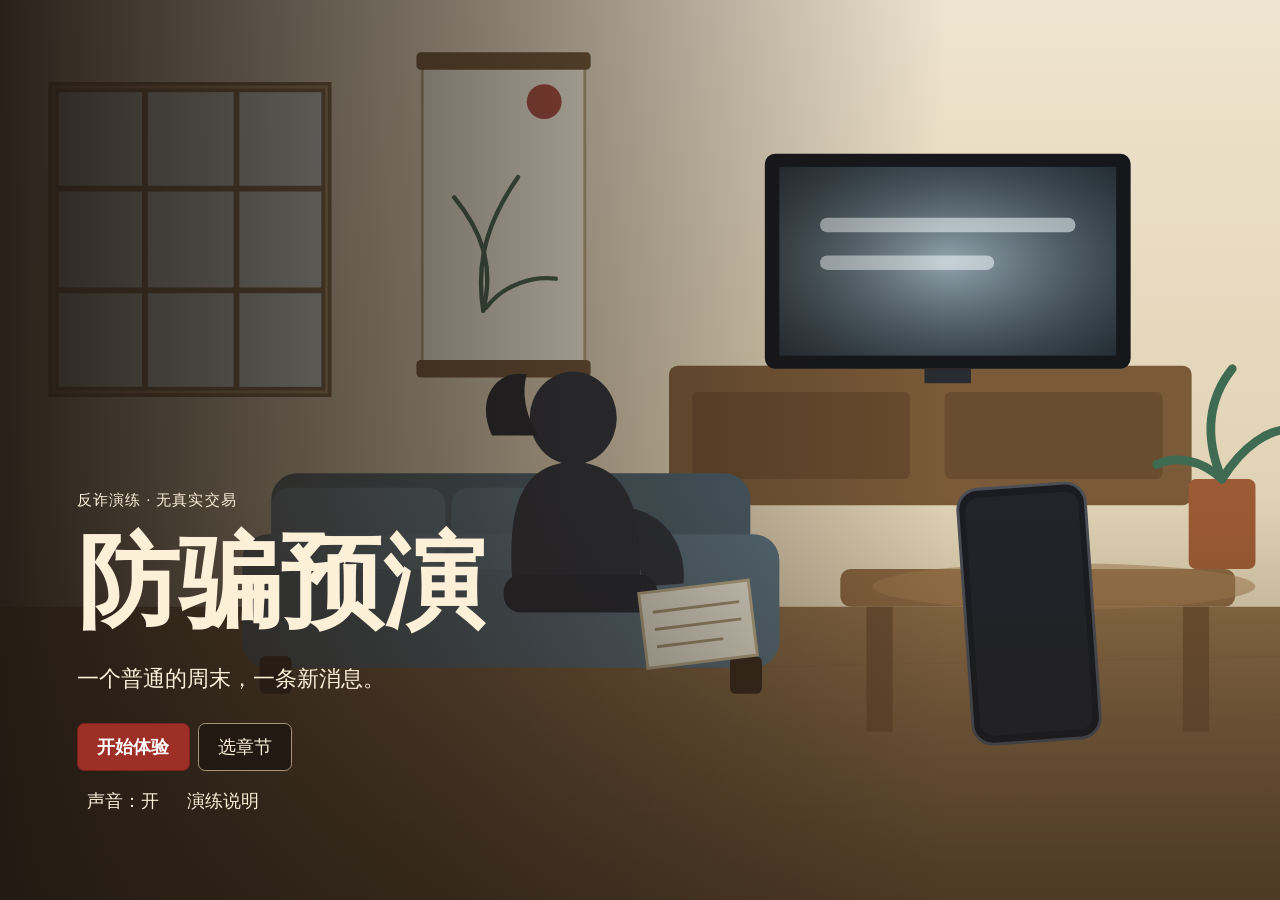
==== demo-chapter-1.html @ 935a277e "第一章样片：客厅引导、连续开场与可离线试玩原型 让首章 A01–A10 双击即可离线试玩：入口改为暖色客厅引导，点击后复用同一舞台 连续推进约 12 秒再交给玩家，暂停停在原处继续、跳过与播完落到同一" ====
<!doctype html>
<html lang="zh-CN" class="mode-comfort">
<head>
<meta charset="utf-8">
<meta name="viewport" content="width=device-width, initial-scale=1, viewport-fit=cover">
<meta name="theme-color" content="#efe6d5">
<meta name="description" content="防骗预演 第一章《一份周末兼职》可试玩样片。反诈演练，无真实交易，单文件离线可用。">
<title>防骗预演 · 第一章《一份周末兼职》</title>
<link rel="icon" href="data:,">
<link rel="stylesheet" href="assets/css/chapter-1.css">
</head>
<body>
<a class="skip-link" href="#view">跳到当前演练</a>

<header class="bar">
  <span class="brand"><b>防骗预演</b><span class="drill">反诈演练 · 无真实交易</span></span>
  <span class="tools">
    <span class="seg" role="group" aria-label="阅读方式">
      <button type="button" data-mode="comfort" aria-pressed="true">舒适</button>
      <button type="button" data-mode="large" aria-pressed="false">大字</button>
      <button type="button" data-mode="cast" aria-pressed="false">投屏</button>
    </span>
    <button type="button" class="tool" id="btn-sound" data-on="true">声音：开</button>
    <button type="button" class="tool" id="btn-pause" hidden>暂停</button>
    <button type="button" class="tool" id="btn-exit">退出</button>
    <button type="button" class="tool" id="btn-info">真实求助</button>
  </span>
</header>

<main>
  <div id="view"></div>
</main>

<footer class="foot" id="statusline" role="status" aria-live="polite"></footer>

<div class="overlay" id="overlay" hidden>
  <div class="modal" id="modal" role="dialog" aria-modal="true" aria-labelledby="modal-title"></div>
</div>

<noscript><p style="padding:1rem">请启用 JavaScript 以进行本演练。此页不收集个人信息，不联网。</p></noscript>

<script src="assets/js/chapter-1.js" defer></script>
</body>
</html>
---- assets/css/chapter-1.css ----
/* ===== 基础与阅读方式 ===== */
*,*::before,*::after{box-sizing:border-box}
html{font-size:18px;-webkit-text-size-adjust:100%}
html.mode-comfort{font-size:18px}
html.mode-large{font-size:23px}
html.mode-cast{font-size:27px}
body{
  margin:0;background:var(--bg);color:var(--ink);
  font-family:"Source Han Serif SC","Noto Serif CJK SC","Songti SC",SimSun,"Microsoft YaHei",serif;
  line-height:1.62;overflow-x:hidden;min-height:100vh;
}
:root{
  --bg:#e7dcc7;
  --paper:#f6f1e6;
  --paper2:#eee5d3;
  --ink:#241f19;
  --ink2:#5b5145;
  --line:#c9b999;
  --cinnabar:#9d2f26;
  --cinnabar-d:#7a221b;
  --jade:#3a6152;
  --gold:#a8813c;
  --shadow:0 .55rem 1.6rem rgba(52,38,20,.16);
  --phone-bg:#15161a;
  --focus:#0b62c4;
}
html.mode-cast{
  --bg:#f3ece0;--paper:#fffaf1;--ink:#171310;--ink2:#3c342b;--line:#a99877;--cinnabar:#8d241b;
}
h1,h2,h3{margin:0;font-weight:700;line-height:1.3}
p{margin:0 0 .6em}
ul,ol{margin:.2em 0 .7em;padding-left:1.35em}
li{margin:.18em 0}
button{font:inherit;color:inherit}
.skip-link{position:absolute;left:-999px;top:0;background:var(--paper);padding:.5em 1em;z-index:99}
.skip-link:focus{left:.5em;top:.5em}
:focus-visible{outline:3px solid var(--focus);outline-offset:2px}

/* ===== 顶栏 ===== */
header.bar{
  position:sticky;top:0;z-index:30;
  display:flex;flex-wrap:wrap;gap:.4rem .8rem;align-items:center;
  padding:.45rem .8rem;
  background:linear-gradient(180deg,#2f2a24,#241f1a);
  color:#f4ecdc;border-bottom:2px solid var(--gold);
}
.brand{display:flex;align-items:baseline;gap:.5rem;font-size:1.02rem;letter-spacing:.06em}
.brand b{font-size:1.12rem}
.drill{
  display:inline-block;padding:.06em .5em;border:1px solid var(--gold);border-radius:2px;
  color:#f0dcae;font-size:.72rem;letter-spacing:.14em;white-space:nowrap
}
.bar .tools{display:flex;flex-wrap:wrap;gap:.35rem;margin-left:auto;align-items:center}
.seg{display:flex;border:1px solid #6c5f4b;border-radius:4px;overflow:hidden}
.seg button{
  min-height:44px;min-width:44px;padding:.15em .62em;background:#2f2924;color:#e9dfcb;border:0;
  font-size:.82rem;cursor:pointer
}
.seg button[aria-pressed="true"]{background:var(--cinnabar);color:#fff}
.tool{
  min-height:44px;min-width:44px;padding:.15em .68em;background:#2f2924;color:#e9dfcb;
  border:1px solid #6c5f4b;border-radius:4px;cursor:pointer;font-size:.82rem
}
.tool:hover{background:#3d362e}
.tool[data-on="true"]{background:var(--jade);border-color:var(--jade);color:#fff}

/* ===== 主区 ===== */
main{max-width:1320px;margin:0 auto;padding:.7rem .8rem 3rem}
.card{
  background:var(--paper);border:1px solid var(--line);border-radius:.5rem;
  box-shadow:var(--shadow);padding:1rem 1.1rem
}
.card + .card{margin-top:.9rem}
.eyebrow{font-size:.8rem;letter-spacing:.2em;color:var(--cinnabar);margin-bottom:.35em}
.lede{color:var(--ink2);max-width:62ch}
.title-xl{font-size:1.9rem;letter-spacing:.04em}
.title-xl .cn{color:var(--cinnabar)}

/* 首页 */
.hero{display:grid;grid-template-columns:minmax(0,1fr) minmax(0,340px);gap:1rem;align-items:stretch}
.hero .art{border-radius:.5rem;overflow:hidden;border:1px solid var(--line);background:#dfd2b8;min-height:14rem}
.hero .art svg{display:block;width:100%;height:100%}
@media (max-width:820px){.hero{grid-template-columns:minmax(0,1fr)}}

.row{display:flex;flex-wrap:wrap;gap:.55rem;align-items:center}
.btn{
  min-height:48px;min-width:48px;padding:.42em 1.1em;border-radius:.4rem;cursor:pointer;
  border:1px solid var(--line);background:var(--paper2);color:var(--ink);font-size:.98rem;
  transition:transform .08s ease,background .15s ease
}
.btn:hover{background:#e4d8c0}
.btn:active{transform:translateY(1px)}
.btn.primary{background:var(--cinnabar);border-color:var(--cinnabar-d);color:#fff;font-weight:700}
.btn.primary:hover{background:var(--cinnabar-d)}
.btn.ghost{background:transparent}
.btn[disabled]{opacity:.55;cursor:not-allowed}
.btn.small{min-height:44px;font-size:.86rem;padding:.3em .7em}

/* 选章 */
.chapters{display:grid;grid-template-columns:repeat(auto-fit,minmax(255px,1fr));gap:.8rem}
.chapter{position:relative;text-align:left;display:flex;flex-direction:column;gap:.3rem;
  min-height:11rem;padding:.9rem 1rem;background:var(--paper);border:1px solid var(--line);
  border-radius:.5rem;cursor:pointer;box-shadow:var(--shadow)}
.chapter:hover:not([disabled]){border-color:var(--gold)}
.chapter[disabled]{cursor:not-allowed;background:#e9e1d1;color:#6b6255;box-shadow:none}
.chapter h3{font-size:1.15rem}
.chapter .who{font-size:.85rem;color:var(--ink2)}
.chapter .flag{position:absolute;right:.7rem;top:.7rem;font-size:.78rem;padding:.1em .5em;border-radius:2px;
  border:1px solid var(--jade);color:var(--jade)}
.chapter[disabled] .flag{border-color:#8c8271;color:#8c8271}
.ch-cover{display:block;width:100%;height:5.2rem;border-radius:.25rem;background:#ded0b3;margin-bottom:.2rem}

/* ===== 演练版式 ===== */
.layout{display:grid;gap:.7rem;grid-template-columns:minmax(0,1fr) minmax(0,25rem);
  grid-template-areas:"stage phone" "caption caption"}
@media (max-width:920px){
  .layout{grid-template-columns:minmax(0,1fr);grid-template-areas:"stage" "caption" "phone"}
}
.stage-wrap{grid-area:stage;position:relative;background:#0f0d0b;border:1px solid var(--line);
  border-radius:.5rem;overflow:hidden;aspect-ratio:900/620;max-height:74vh;align-self:start}
.stage-wrap svg#stage{display:block;width:100%;height:100%}
.watermark{position:absolute;left:.55rem;bottom:.5rem;font-size:.72rem;letter-spacing:.16em;
  color:rgba(255,245,222,.72);background:rgba(20,16,12,.4);padding:.1em .5em;border-radius:2px}
.paused-flag{position:absolute;right:.55rem;top:.55rem;font-size:.8rem;color:#fff2d8;
  background:rgba(120,30,20,.72);padding:.15em .6em;border-radius:2px;border:1px solid #e2b96a}

/* 字幕区（手机外，供投屏） */
.caption{grid-area:caption;background:var(--paper);border:1px solid var(--line);border-left:.35rem solid var(--cinnabar);
  border-radius:.35rem;padding:.6rem .85rem;min-height:4.4rem}
.caption .who{font-size:.8rem;letter-spacing:.14em;color:var(--cinnabar)}
.caption .txt{font-size:1.16rem;line-height:1.6}
html.mode-cast .caption .txt{font-size:1.34rem;font-weight:600}
.caption .cue{font-size:.82rem;color:var(--ink2)}

/* 右列 */
.rightcol{grid-area:phone;display:flex;flex-direction:column;gap:.6rem;min-width:0}
.actions{display:grid;grid-template-columns:repeat(2,minmax(0,1fr));gap:.45rem}
.actions.one{grid-template-columns:minmax(0,1fr)}
@media (max-width:420px){.actions{grid-template-columns:minmax(0,1fr)}}
.act{
  min-height:56px;padding:.42em .6em;border-radius:.42rem;cursor:pointer;text-align:left;
  border:1px solid var(--line);background:var(--paper);font-size:1.02rem;line-height:1.42;
  box-shadow:var(--shadow);display:flex;flex-direction:column;gap:.1rem;justify-content:center
}
.act .sub{font-size:.78rem;color:var(--ink2);font-weight:400}
.act.leave{border-left:.3rem solid var(--jade)}
.act.stay{border-left:.3rem solid var(--cinnabar)}
.act:hover{background:#fff8ea}
.aside{display:flex;flex-wrap:wrap;gap:.4rem}
.aside .btn{flex:1 1 auto}

/* ===== 手机 ===== */
.phone{
  align-self:center;width:100%;max-width:23rem;background:var(--phone-bg);border-radius:1.6rem;
  padding:.55rem .5rem .7rem;box-shadow:0 .8rem 2rem rgba(0,0,0,.4),inset 0 0 0 1px #4a4a52;
  color:#f2f2f4
}
.phone .notch{width:34%;height:.5rem;background:#000;border-radius:0 0 .5rem .5rem;margin:0 auto .3rem}
.phone .statusbar{display:flex;justify-content:space-between;font-size:.68rem;color:#c9c9cf;padding:0 .5rem .2rem}
.screen{
  background:#f2f4f7;color:#1d1f24;border-radius:.7rem;min-height:19rem;max-height:min(48vh,25rem);
  overflow-y:auto;padding:.55rem .55rem 1rem;display:flex;flex-direction:column;gap:.45rem
}
html.mode-large .screen{min-height:21rem}
html.mode-cast .screen{min-height:22rem}
.screen > *{flex:0 0 auto}
.appbar{display:flex;align-items:center;gap:.4rem;font-size:.86rem;border-bottom:1px solid #dcdfe4;
  padding-bottom:.3rem;color:#3a3f47}
.appbar b{font-size:.95rem}
.tag{font-size:.68rem;border:1px solid var(--jade);color:#2e5648;border-radius:2px;padding:0 .3em;white-space:nowrap}
.tag.warn{border-color:#b4552f;color:#8c3d1f}
.thread{display:flex;flex-direction:column;gap:.4rem}
.msg{max-width:88%;padding:.35rem .55rem;border-radius:.45rem;font-size:.9rem;line-height:1.5}
.msg.in{background:#fff;border:1px solid #e0e3e8;align-self:flex-start}
.msg.out{background:#cfe6d4;align-self:flex-end}
.msg .who{font-size:.7rem;color:#7a8089}
.note{background:#fff;border:1px dashed #c8ccd2;border-radius:.4rem;padding:.4rem .55rem;font-size:.84rem}
.note h4{margin:0 0 .2rem;font-size:.86rem}
.kv{display:flex;justify-content:space-between;gap:.6rem;font-size:.86rem;border-bottom:1px solid #eef0f3;padding:.16rem 0}
.kv:last-child{border-bottom:0}
.kv b{font-variant-numeric:tabular-nums}
.kv .plus{color:#1c6b40}
.kv .minus{color:#a03428}
.tiles{display:grid;grid-template-columns:repeat(4,1fr);gap:.4rem;margin-top:.2rem}
.tile{aspect-ratio:1/1;border-radius:.55rem;border:0;cursor:pointer;color:#fff;font-size:.7rem;
  display:flex;align-items:flex-end;padding:.25rem;line-height:1.2;text-align:left;min-height:44px}
.tile.a{background:#4a6fa5}.tile.b{background:#3a6152}.tile.c{background:#8b5a2b}.tile.d{background:#6a5a8c}
.listrow{display:flex;align-items:center;justify-content:space-between;gap:.4rem;background:#fff;
  border:1px solid #e2e5ea;border-radius:.4rem;padding:.35rem .5rem;font-size:.86rem}
.listrow .r{color:#6d7480;font-size:.76rem}
.callbtns{display:grid;grid-template-columns:repeat(2,1fr);gap:.4rem;margin-top:auto}
.media{background:#111;border-radius:.45rem;overflow:hidden;border:1px solid #333}
.media svg{display:block;width:100%;height:auto;aspect-ratio:4/3}
.media .bar{display:flex;align-items:center;gap:.35rem;padding:.3rem .4rem;background:#1c1d20;color:#e8e8ea;font-size:.74rem}
.media .track{flex:1;height:.35rem;background:#3a3b40;border-radius:9px;overflow:hidden}
.media .track i{display:block;height:100%;width:0;background:var(--gold)}
.subline{font-size:.86rem;background:#1c1d20;color:#f4ecd8;padding:.35rem .45rem;border-radius:.3rem}
.strike{color:#9aa1ab;text-decoration:line-through}
.hint{font-size:.76rem;color:#767d87}

/* 弹窗 */
.overlay{position:fixed;inset:0;background:rgba(18,12,8,.72);z-index:60;display:flex;
  align-items:center;justify-content:center;padding:1rem}
.modal{background:var(--paper);border:1px solid var(--gold);border-top:.4rem solid var(--cinnabar);
  border-radius:.5rem;max-width:38rem;width:100%;padding:1rem 1.1rem;box-shadow:0 1rem 3rem rgba(0,0,0,.5);
  max-height:88vh;overflow-y:auto}
.modal h2{font-size:1.3rem;margin-bottom:.35rem}
.modal .safe{background:#e8f0e6;border:1px solid #7d9c78;border-radius:.35rem;padding:.5rem .6rem;font-size:.95rem}

/* 结算 / 复盘 */
.result{display:flex;flex-wrap:wrap;gap:.4rem .8rem;align-items:baseline}
.result .pill{font-size:.85rem;padding:.1em .6em;border-radius:99px;background:var(--cinnabar);color:#fff}
.result .pill.ok{background:var(--jade)}
.result .pill.mid{background:var(--gold)}
.timeline{list-style:none;padding:0;margin:.3rem 0 0;border-left:2px solid var(--line)}
.timeline li{position:relative;padding:.1rem 0 .5rem 1rem;font-size:.95rem}
.timeline li::before{content:"";position:absolute;left:-.42rem;top:.62rem;width:.72rem;height:.72rem;
  border-radius:50%;background:var(--paper);border:2px solid var(--gold)}
.timeline li.pay::before{background:var(--cinnabar);border-color:var(--cinnabar-d)}
.timeline li.verify::before{background:#dcebe0;border-color:var(--jade)}
.timeline li.help::before{background:#e2e9f3;border-color:#4a6fa5}
.timeline .k{font-size:.74rem;letter-spacing:.1em;color:var(--ink2);display:block}
.stars{display:flex;flex-direction:column;gap:.35rem;margin:.3rem 0 0}
.stars li{list-style:none;background:#fff6e2;border:1px solid var(--gold);border-radius:.35rem;padding:.4rem .6rem}
.stars .s{color:var(--cinnabar);font-weight:700;margin-right:.35em}
.grid2{display:grid;grid-template-columns:repeat(auto-fit,minmax(240px,1fr));gap:.7rem}
.checklist{list-style:none;padding:0;margin:.2rem 0 0}
.checklist li{padding:.2rem 0 .2rem 1.5em;position:relative;font-size:.95rem}
.checklist li.done::before{content:"✓";position:absolute;left:.1em;color:var(--jade);font-weight:700}
.checklist li.todo::before{content:"○";position:absolute;left:.1em;color:#9b8f78}
.reveal{background:#f1e3d9;border:1px solid var(--cinnabar);border-left:.35rem solid var(--cinnabar);
  border-radius:.35rem;padding:.6rem .75rem}
.alt{background:var(--paper2);border:1px dashed var(--line);border-radius:.35rem;padding:.6rem .75rem;font-size:.93rem}
.privacy{font-size:.86rem;color:var(--ink2)}
footer.foot{max-width:1320px;margin:0 auto;padding:0 .9rem 2.2rem;font-size:.85rem;color:var(--ink2)}
[hidden]{display:none !important}
@media (prefers-reduced-motion:reduce){
  *:not(.cinema-motion-on *){animation-duration:.001ms !important;animation-iteration-count:1 !important;transition-duration:.001ms !important}
}

/* 客厅预告和开场共用一个舞台。镜头推进时无需替换 SVG。 */
.cinema-active { overflow: hidden; background: #201a15; }
.cinema-active > header.bar, .cinema-active > footer.foot { display: none; }
.cinema-active > main { max-width: none; padding: 0; }
.cinema {
  --cinema-ink: #fcf0d9;
  --cinema-deep: #211912;
  --cinema-border: #ab9477;
  --room-offset: 0px;
  --table-offset: -116px;
  position: fixed;
  inset: 0;
  color: var(--cinema-ink);
  background: var(--cinema-deep);
  isolation: isolate;
  overflow: hidden;
}
.cinema > svg { position: absolute; inset: 0; display: block; width: 100%; height: 100%; }
.cinema #cam { transition: none !important; }
.cinema-ui { position: absolute; inset: 0; }
.cinema-guide .cinema-ui {
  display: grid;
  align-items: end;
  padding: clamp(1rem, 6vw, 5rem);
  background: linear-gradient(90deg, rgb(33 25 18 / 96%), rgb(33 25 18 / 56%) 35%, transparent 74%),
    linear-gradient(0deg, rgb(33 25 18 / 42%), transparent 45%);
}
.guide-copy { max-width: 28rem; }
.guide-copy h1 { margin: .15em 0 .24em; font-size: clamp(2.9rem, 8vw, 6.5rem); line-height: 1.06; }
.guide-copy > p:not(.guide-label) { margin: 0 0 1.45rem; font-size: clamp(1.1rem, 1.7vw, 1.45rem); }
.guide-label { font-size: .82rem; letter-spacing: .08em; }
.guide-actions, .guide-links, .film-controls { display: flex; flex-wrap: wrap; gap: .45rem; }
.guide-links { margin-top: .45rem; }
.cinema .cinema-secondary, .cinema-text { color: var(--cinema-ink); background: var(--cinema-deep); }
.cinema .cinema-secondary { border-color: var(--cinema-border); }
.cinema .cinema-secondary:hover, .cinema-text:hover { background: #443729; }
.cinema-text { min-height: 44px; padding: 0 .55rem; border: 0; background: transparent; cursor: pointer; }
.cinema-text[aria-pressed="true"] { text-decoration: underline; text-underline-offset: .3em; }
.cinema :focus-visible { outline-color: #f2cc82; }
.cinema-guide #cam { transform: translateX(var(--room-offset)) !important; }
.cinema-playing .cinema-ui { pointer-events: none; }
.cinema-playing .film-controls { pointer-events: auto; }
.cinema-playing .watermark { top: max(12px, env(safe-area-inset-top)); left: max(12px, env(safe-area-inset-left)); bottom: auto; }
.film-caption {
  position: absolute;
  max-width: min(48rem, calc(100% - 2rem));
  inset-inline: 0;
  width: max-content;
  margin: auto;
  bottom: max(5.1rem, calc(env(safe-area-inset-bottom) + 4.6rem));
  padding: .48rem .85rem;
  border-radius: .3rem;
  background: rgb(33 25 18 / 94%);
  text-align: center;
}
.film-controls {
  position: absolute;
  inset-inline: max(.6rem, env(safe-area-inset-left));
  bottom: max(.6rem, env(safe-area-inset-bottom));
  justify-content: center;
}
.film-controls .btn { padding-inline: .65rem; font-size: .88rem; }
.cinema-playing #cam { animation: cinema-camera 12s linear both; }
.cinema-playing .stage-phone { animation: cinema-phone 12s linear both; }
.cinema-playing .stage-display { animation: cinema-display 12s linear both; }
.cinema-playing .stage-notice, .cinema-playing .phone-glow { animation: cinema-notice 12s linear both; }
.cinema-playing .hand { animation: cinema-hand 12s linear both; }
.cinema-paused #cam, .cinema-paused .stage-phone, .cinema-paused .stage-display,
.cinema-paused .stage-notice, .cinema-paused .phone-glow, .cinema-paused .hand { animation-play-state: paused; }

@keyframes cinema-camera {
  0% { transform: translate(var(--room-offset), 0px) scale(1); animation-timing-function: ease-in; }
  25% { transform: translate(var(--table-offset), -83px) scale(1.19); animation-timing-function: cubic-bezier(.25,.15,.32,1); }
  52% { transform: translate(-1135px, -603px) scale(2.24); animation-timing-function: ease-in-out; }
  100% { transform: translate(-1378px, -590px) scale(2.58); }
}
@keyframes cinema-display { 0%, 25% { fill: #22242a; } 30%, 100% { fill: #eef2f7; } }
@keyframes cinema-notice { 0%, 25% { opacity: 0; } 31%, 100% { opacity: 1; } }
@keyframes cinema-phone { 0%, 57% { transform: translateY(0); } 90%, 100% { transform: translateY(-46px); } }
@keyframes cinema-hand {
  0%, 47% { opacity: 0; transform: translate(60px, 32px); }
  57% { opacity: 1; transform: translate(0px, 0px); }
  90%, 100% { opacity: 1; transform: translate(0px, -46px); }
}
@media (max-width: 640px) {
  .cinema { --room-offset: -205px; --table-offset: -340px; }
  .cinema-guide .cinema-ui { background: linear-gradient(0deg, var(--cinema-deep), rgb(33 25 18 / 81%) 27%, transparent 66%); }
  .film-caption { bottom: max(6.6rem, calc(env(safe-area-inset-bottom) + 6rem)); }
}
@media (prefers-reduced-motion: reduce) {
  .cinema-playing:not(.cinema-motion-on) {
    & :is(#cam, .stage-phone, .stage-display, .stage-notice, .phone-glow, .hand) { animation: none; }
    & #cam { transform: translateX(var(--room-offset)) !important; }
    &[data-beat="opening2"] #cam { transform: translate(-1135px, -603px) scale(2.24) !important; }
    &[data-beat="opening3"] #cam { transform: translate(-1378px, -590px) scale(2.58) !important; }
    &[data-beat] .stage-display { fill: #eef2f7; }
    &[data-beat] :is(.stage-notice, .phone-glow) { opacity: 1; }
    &[data-beat="opening3"] :is(.stage-phone, .hand) { transform: translateY(-46px); }
    &[data-beat="opening3"] .hand { opacity: 1; }
  }
}
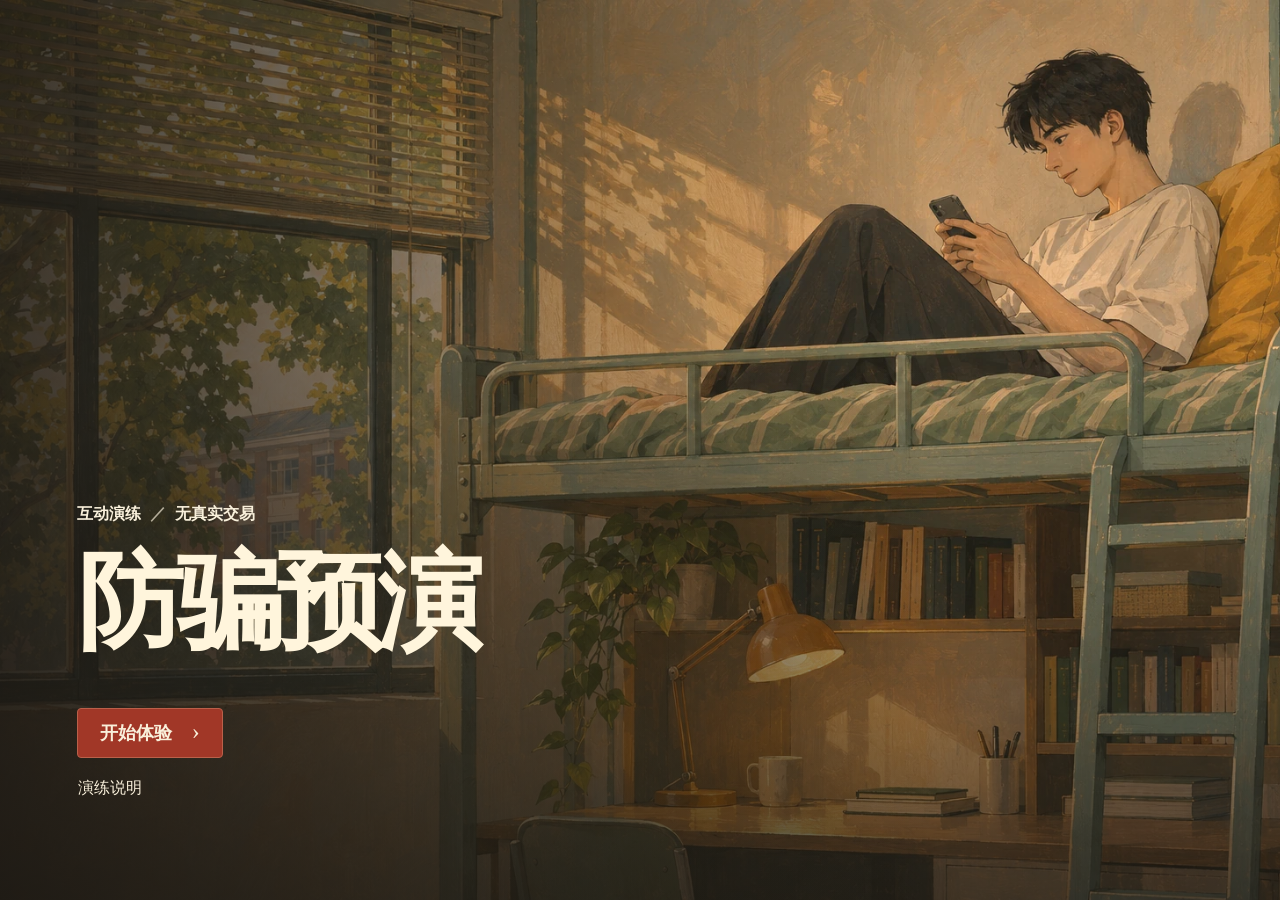
==== commit 7b6e4fbf: "feat: 三种身份进入桌面剧情，联动十二段动画与模拟手机 (#5)" ====
--- a/demo-chapter-1.html
+++ b/demo-chapter-1.html
@@ -4,26 +4,22 @@
 <meta charset="utf-8">
 <meta name="viewport" content="width=device-width, initial-scale=1, viewport-fit=cover">
 <meta name="theme-color" content="#efe6d5">
-<meta name="description" content="防骗预演 第一章《一份周末兼职》可试玩样片。反诈演练，无真实交易，单文件离线可用。">
+<meta name="description" content="防骗预演 第一章《一份周末兼职》可试玩样片。反诈演练，无真实交易，本地资源离线可用。">
 <title>防骗预演 · 第一章《一份周末兼职》</title>
 <link rel="icon" href="data:,">
 <link rel="stylesheet" href="assets/css/chapter-1.css">
+<link rel="stylesheet" href="assets/css/theatre.css">
 </head>
 <body>
 <a class="skip-link" href="#view">跳到当前演练</a>
 
 <header class="bar">
-  <span class="brand"><b>防骗预演</b><span class="drill">反诈演练 · 无真实交易</span></span>
+  <span class="brand"><i class="seal" aria-hidden="true">演</i><b>防骗预演</b><span class="drill">反诈演练 · 无真实交易</span></span>
   <span class="tools">
-    <span class="seg" role="group" aria-label="阅读方式">
-      <button type="button" data-mode="comfort" aria-pressed="true">舒适</button>
-      <button type="button" data-mode="large" aria-pressed="false">大字</button>
-      <button type="button" data-mode="cast" aria-pressed="false">投屏</button>
-    </span>
     <button type="button" class="tool" id="btn-sound" data-on="true">声音：开</button>
     <button type="button" class="tool" id="btn-pause" hidden>暂停</button>
     <button type="button" class="tool" id="btn-exit">退出</button>
-    <button type="button" class="tool" id="btn-info">真实求助</button>
+    <button type="button" class="tool" data-act="fullscreen">全屏</button><button type="button" class="tool" id="btn-info">真实求助</button>
   </span>
 </header>
 
@@ -39,6 +35,7 @@
 
 <noscript><p style="padding:1rem">请启用 JavaScript 以进行本演练。此页不收集个人信息，不联网。</p></noscript>
 
+<script defer src="assets/js/theatre.js"></script>
 <script src="assets/js/chapter-1.js" defer></script>
 </body>
 </html>
--- a/assets/css/chapter-1.css
+++ b/assets/css/chapter-1.css
@@ -140,8 +140,10 @@
 .act{
   min-height:56px;padding:.42em .6em;border-radius:.42rem;cursor:pointer;text-align:left;
   border:1px solid var(--line);background:var(--paper);font-size:1.02rem;line-height:1.42;
-  box-shadow:var(--shadow);display:flex;flex-direction:column;gap:.1rem;justify-content:center
-}
+  box-shadow:var(--shadow);display:flex;flex-direction:column;gap:.1rem;justify-content:center;
+  overflow-wrap:anywhere
+}
+.act > span:first-child{min-width:0}
 .act .sub{font-size:.78rem;color:var(--ink2);font-weight:400}
 .act.leave{border-left:.3rem solid var(--jade)}
 .act.stay{border-left:.3rem solid var(--cinnabar)}
@@ -156,45 +158,77 @@
   color:#f2f2f4
 }
 .phone .notch{width:34%;height:.5rem;background:#000;border-radius:0 0 .5rem .5rem;margin:0 auto .3rem}
-.phone .statusbar{display:flex;justify-content:space-between;font-size:.68rem;color:#c9c9cf;padding:0 .5rem .2rem}
+.phone .statusbar{display:flex;flex-wrap:wrap;justify-content:space-between;gap:.1rem .6rem;
+  font-size:.68rem;color:#c9c9cf;padding:0 .5rem .2rem}
 .screen{
-  background:#f2f4f7;color:#1d1f24;border-radius:.7rem;min-height:19rem;max-height:min(48vh,25rem);
-  overflow-y:auto;padding:.55rem .55rem 1rem;display:flex;flex-direction:column;gap:.45rem
-}
-html.mode-large .screen{min-height:21rem}
-html.mode-cast .screen{min-height:22rem}
+  background:#f2f4f7;color:#1d1f24;border-radius:.7rem;min-height:19rem;max-height:min(52vh,26rem);
+  overflow-y:auto;overscroll-behavior:contain;
+  padding:.6rem .6rem 1rem;display:flex;flex-direction:column;gap:.5rem
+}
+/* 字号变大时先把文字区域撑高；还放不下就只允许手机屏内纵向滚动，不裁句尾 */
+html.mode-large .screen{min-height:23rem;max-height:min(58vh,30rem)}
+html.mode-cast .screen{min-height:25rem;max-height:min(62vh,34rem)}
+/* 手机上下重排后纵向空间更充裕，先把文字区域加高，再考虑屏内滚动 */
+@media (max-width:920px){
+  .screen{max-height:min(70vh,32rem)}
+  html.mode-large .screen{max-height:min(74vh,34rem)}
+  html.mode-cast .screen{max-height:min(78vh,38rem)}
+}
 .screen > *{flex:0 0 auto}
-.appbar{display:flex;align-items:center;gap:.4rem;font-size:.86rem;border-bottom:1px solid #dcdfe4;
-  padding-bottom:.3rem;color:#3a3f47}
+.phone.scrollable::after{content:"屏内还可以继续向下滑 · 演练";display:block;text-align:center;
+  font-size:.7rem;color:#b9bcc4;padding:.3rem 0 0;letter-spacing:.04em}
+.screen p,.screen .note,.screen .kv,.screen .listrow,.screen .hint,.screen .msg,
+.screen .tl,.screen .tb,.screen .dm-line{min-width:0;overflow-wrap:anywhere}
+.appbar{display:flex;flex-wrap:wrap;align-items:center;gap:.3rem .4rem;font-size:.86rem;
+  border-bottom:1px solid #dcdfe4;padding-bottom:.3rem;color:#3a3f47}
 .appbar b{font-size:.95rem}
 .tag{font-size:.68rem;border:1px solid var(--jade);color:#2e5648;border-radius:2px;padding:0 .3em;white-space:nowrap}
 .tag.warn{border-color:#b4552f;color:#8c3d1f}
 .thread{display:flex;flex-direction:column;gap:.4rem}
-.msg{max-width:88%;padding:.35rem .55rem;border-radius:.45rem;font-size:.9rem;line-height:1.5}
+.msg{max-width:88%;padding:.4rem .6rem;border-radius:.45rem;font-size:.9rem;line-height:1.55}
 .msg.in{background:#fff;border:1px solid #e0e3e8;align-self:flex-start}
 .msg.out{background:#cfe6d4;align-self:flex-end}
 .msg .who{font-size:.7rem;color:#7a8089}
-.note{background:#fff;border:1px dashed #c8ccd2;border-radius:.4rem;padding:.4rem .55rem;font-size:.84rem}
+.note{background:#fff;border:1px dashed #c8ccd2;border-radius:.4rem;padding:.45rem .6rem;font-size:.84rem}
 .note h4{margin:0 0 .2rem;font-size:.86rem}
-.kv{display:flex;justify-content:space-between;gap:.6rem;font-size:.86rem;border-bottom:1px solid #eef0f3;padding:.16rem 0}
+.kv{display:flex;flex-wrap:wrap;justify-content:space-between;gap:.15rem .6rem;font-size:.86rem;
+  border-bottom:1px solid #eef0f3;padding:.16rem 0}
 .kv:last-child{border-bottom:0}
-.kv b{font-variant-numeric:tabular-nums}
+.kv b{font-variant-numeric:tabular-nums;text-align:right}
 .kv .plus{color:#1c6b40}
 .kv .minus{color:#a03428}
-.tiles{display:grid;grid-template-columns:repeat(4,1fr);gap:.4rem;margin-top:.2rem}
-.tile{aspect-ratio:1/1;border-radius:.55rem;border:0;cursor:pointer;color:#fff;font-size:.7rem;
-  display:flex;align-items:flex-end;padding:.25rem;line-height:1.2;text-align:left;min-height:44px}
-.tile.a{background:#4a6fa5}.tile.b{background:#3a6152}.tile.c{background:#8b5a2b}.tile.d{background:#6a5a8c}
-.listrow{display:flex;align-items:center;justify-content:space-between;gap:.4rem;background:#fff;
-  border:1px solid #e2e5ea;border-radius:.4rem;padding:.35rem .5rem;font-size:.86rem}
+/* A09 主屏图块：图案在上、文字名在下，整块是一个按钮；校内入口与对方入口用边色和徽标区分。
+   列宽用 px 下限，字号调大时也不会塌成一列把画面撑得过长。 */
+.tiles{display:grid;grid-template-columns:repeat(auto-fit,minmax(min(100%,168px),1fr));gap:.45rem;margin-top:.2rem}
+.tile{width:100%;min-height:44px;display:flex;flex-direction:column;align-items:flex-start;gap:.12rem;
+  padding:.45rem .5rem;border:1px solid #d7dbe1;border-radius:.55rem;background:#fff;color:#22262c;
+  font:inherit;font-size:.9rem;line-height:1.35;text-align:left;cursor:pointer}
+.tile .ticon{width:2rem;height:2rem;flex:0 0 auto;color:#3a3f47}
+.tile .tl{font-weight:700}
+.tile .tb{font-size:.74rem;color:#5d6672;font-weight:400}
+.tile[data-kind="campus"]{background:#f2f7f2;border-color:#a8c4b4;border-left:.25rem solid var(--jade)}
+.tile[data-kind="campus"] .ticon{color:var(--jade)}
+.tile[data-kind="other"]{background:#faf3ee;border-color:#d8b79c;border-left:.25rem solid #b4552f}
+.tile[data-kind="other"] .ticon{color:#a34a26}
+.tile:hover:not(.off){background:#fffdf6}
+/* 没看过 A07 时，回看入口保持不可用的样子，不伪装成能点的按钮 */
+.tile.off{background:#efeae2;border-style:dashed;border-color:#c3bbad;color:#6b6558;cursor:not-allowed}
+.tile.off .ticon{color:#9b9284}
+.listrow{display:flex;flex-wrap:wrap;align-items:center;justify-content:space-between;gap:.15rem .5rem;
+  background:#fff;border:1px solid #e2e5ea;border-radius:.4rem;padding:.35rem .5rem;font-size:.86rem}
 .listrow .r{color:#6d7480;font-size:.76rem}
 .callbtns{display:grid;grid-template-columns:repeat(2,1fr);gap:.4rem;margin-top:auto}
 .media{background:#111;border-radius:.45rem;overflow:hidden;border:1px solid #333}
-.media svg{display:block;width:100%;height:auto;aspect-ratio:4/3}
-.media .bar{display:flex;align-items:center;gap:.35rem;padding:.3rem .4rem;background:#1c1d20;color:#e8e8ea;font-size:.74rem}
-.media .track{flex:1;height:.35rem;background:#3a3b40;border-radius:9px;overflow:hidden}
-.media .track i{display:block;height:100%;width:0;background:var(--gold)}
-.subline{font-size:.86rem;background:#1c1d20;color:#f4ecd8;padding:.35rem .45rem;border-radius:.3rem}
+.media svg{display:block;width:100%;height:auto}
+/* A07 弹幕：人物画面单独一块，说的话在下面的列表里逐条出现，不压脸也不压按钮 */
+.callframe svg{aspect-ratio:41/25}
+.dm{display:flex;flex-direction:column;gap:.3rem;background:#fff;border:1px solid #e0e3e8;
+  border-radius:.45rem;padding:.45rem .55rem}
+.dm-note{display:flex;flex-wrap:wrap;justify-content:space-between;gap:.15rem .5rem;
+  font-size:.74rem;color:#6d7480;border-bottom:1px dashed #e3e6ea;padding-bottom:.25rem}
+.dm-line{display:flex;flex-wrap:wrap;align-items:baseline;gap:.1rem .45rem;margin:0;
+  font-size:.92rem;line-height:1.5;border-left:.2rem solid #b4552f;padding-left:.45rem}
+.dm-line .who{font-size:.72rem;font-weight:700;color:#8c3d1f;letter-spacing:.02em}
 .strike{color:#9aa1ab;text-decoration:line-through}
 .hint{font-size:.76rem;color:#767d87}
 
@@ -217,6 +251,7 @@
 .timeline li::before{content:"";position:absolute;left:-.42rem;top:.62rem;width:.72rem;height:.72rem;
   border-radius:50%;background:var(--paper);border:2px solid var(--gold)}
 .timeline li.pay::before{background:var(--cinnabar);border-color:var(--cinnabar-d)}
+.timeline li.follow::before{background:#f6e2d2;border-color:#b4552f}
 .timeline li.verify::before{background:#dcebe0;border-color:var(--jade)}
 .timeline li.help::before{background:#e2e9f3;border-color:#4a6fa5}
 .timeline .k{font-size:.74rem;letter-spacing:.1em;color:var(--ink2);display:block}
@@ -238,7 +273,7 @@
   *:not(.cinema-motion-on *){animation-duration:.001ms !important;animation-iteration-count:1 !important;transition-duration:.001ms !important}
 }
 
-/* 客厅预告和开场共用一个舞台。镜头推进时无需替换 SVG。 */
+/* 宿舍引导页与开场共用一个舞台，镜头推进时不替换 SVG。 */
 .cinema-active { overflow: hidden; background: #201a15; }
 .cinema-active > header.bar, .cinema-active > footer.foot { display: none; }
 .cinema-active > main { max-width: none; padding: 0; }
@@ -246,8 +281,11 @@
   --cinema-ink: #fcf0d9;
   --cinema-deep: #211912;
   --cinema-border: #ab9477;
-  --room-offset: 0px;
-  --table-offset: -116px;
+  /* A01 全景 → A02 通知亮起 → A03/A04 停在同一条通知上。
+     这三组数与 chapter-1.js 里的 CAM.notify / CAM.lock 一一对应。 */
+  --room-x: 0px;   --room-y: 0px;   --room-s: 1;
+  --a02-x: -394.8px; --a02-y: -23.3px; --a02-s: 1.55;
+  --a03-x: -1283.4px; --a03-y: -186.8px; --a03-s: 2.7;
   position: fixed;
   inset: 0;
   color: var(--cinema-ink);
@@ -277,7 +315,7 @@
 .cinema-text { min-height: 44px; padding: 0 .55rem; border: 0; background: transparent; cursor: pointer; }
 .cinema-text[aria-pressed="true"] { text-decoration: underline; text-underline-offset: .3em; }
 .cinema :focus-visible { outline-color: #f2cc82; }
-.cinema-guide #cam { transform: translateX(var(--room-offset)) !important; }
+.cinema-guide #cam { transform: translate(var(--room-x), var(--room-y)) scale(var(--room-s)) !important; }
 .cinema-playing .cinema-ui { pointer-events: none; }
 .cinema-playing .film-controls { pointer-events: auto; }
 .cinema-playing .watermark { top: max(12px, env(safe-area-inset-top)); left: max(12px, env(safe-area-inset-left)); bottom: auto; }
@@ -300,42 +338,84 @@
   justify-content: center;
 }
 .film-controls .btn { padding-inline: .65rem; font-size: .88rem; }
-.cinema-playing #cam { animation: cinema-camera 12s linear both; }
-.cinema-playing .stage-phone { animation: cinema-phone 12s linear both; }
-.cinema-playing .stage-display { animation: cinema-display 12s linear both; }
-.cinema-playing .stage-notice, .cinema-playing .phone-glow { animation: cinema-notice 12s linear both; }
-.cinema-playing .hand { animation: cinema-hand 12s linear both; }
-.cinema-paused #cam, .cinema-paused .stage-phone, .cinema-paused .stage-display,
-.cinema-paused .stage-notice, .cinema-paused .phone-glow, .cinema-paused .hand { animation-play-state: paused; }
-
-@keyframes cinema-camera {
-  0% { transform: translate(var(--room-offset), 0px) scale(1); animation-timing-function: ease-in; }
-  25% { transform: translate(var(--table-offset), -83px) scale(1.19); animation-timing-function: cubic-bezier(.25,.15,.32,1); }
-  52% { transform: translate(-1135px, -603px) scale(2.24); animation-timing-function: ease-in-out; }
-  100% { transform: translate(-1378px, -590px) scale(2.58); }
-}
-@keyframes cinema-display { 0%, 25% { fill: #22242a; } 30%, 100% { fill: #eef2f7; } }
-@keyframes cinema-notice { 0%, 25% { opacity: 0; } 31%, 100% { opacity: 1; } }
-@keyframes cinema-phone { 0%, 57% { transform: translateY(0); } 90%, 100% { transform: translateY(-46px); } }
-@keyframes cinema-hand {
-  0%, 47% { opacity: 0; transform: translate(60px, 32px); }
-  57% { opacity: 1; transform: translate(0px, 0px); }
-  90%, 100% { opacity: 1; transform: translate(0px, -46px); }
-}
-@media (max-width: 640px) {
-  .cinema { --room-offset: -205px; --table-offset: -340px; }
-  .cinema-guide .cinema-ui { background: linear-gradient(0deg, var(--cinema-deep), rgb(33 25 18 / 81%) 27%, transparent 66%); }
-  .film-caption { bottom: max(6.6rem, calc(env(safe-area-inset-bottom) + 6rem)); }
-}
-@media (prefers-reduced-motion: reduce) {
-  .cinema-playing:not(.cinema-motion-on) {
-    & :is(#cam, .stage-phone, .stage-display, .stage-notice, .phone-glow, .hand) { animation: none; }
-    & #cam { transform: translateX(var(--room-offset)) !important; }
-    &[data-beat="opening2"] #cam { transform: translate(-1135px, -603px) scale(2.24) !important; }
-    &[data-beat="opening3"] #cam { transform: translate(-1378px, -590px) scale(2.58) !important; }
-    &[data-beat] .stage-display { fill: #eef2f7; }
-    &[data-beat] :is(.stage-notice, .phone-glow) { opacity: 1; }
-    &[data-beat="opening3"] :is(.stage-phone, .hand) { transform: translateY(-46px); }
-    &[data-beat="opening3"] .hand { opacity: 1; }
-  }
-}
+
+/* Chapter one: painted plates use the same 3:2 gate in every shot. No
+   independent scale on x or y, even in a portrait viewport. */
+:root{--bg:#e6e3d7;--paper:#fbf8ed;--paper2:#eceadd;--ink:#25362f;--ink2:#4d5e55;--line:#b9bcac;--jade:#295044;--gold:#a68c55;--shadow:0 4px 15px rgb(31 47 39 / 6%);--phone-bg:#253a34;--cinnabar:#924831;--cinnabar-d:#673422;--ui:"Microsoft YaHei","PingFang SC","Noto Sans CJK SC",sans-serif}
+body{font-family:var(--ui);background:var(--bg)}
+h1,h2,h3,.caption .txt,.brand b,.film-time strong{font-family:"STSong","Songti SC","SimSun",serif}
+header.bar{background:#24382f;border-bottom:1px solid #657366;padding-inline:clamp(14px,3vw,48px);position:relative}
+.bar .seg,.bar .tool{border-color:#738072}.seg button,.tool{background:#283e34}.seg button[aria-pressed=true]{background:#e9e6d8;color:#25362f}.tool[data-on=true]{background:#345748}.drill{border:0;color:#d0d1b7;letter-spacing:.03em}
+main{max-width:1460px;padding:clamp(12px,2.5vw,32px) clamp(12px,3vw,48px) 40px}.stage-wrap{background:#344639;border:0;aspect-ratio:1.6;max-height:none;border-radius:4px}.stage-wrap svg{position:absolute;inset:0}.watermark{background:#22352cd9;color:#f8f4df;letter-spacing:.035em}
+.layout{column-gap:clamp(15px,2.5vw,38px);row-gap:0;grid-template-columns:minmax(0,1.55fr) minmax(340px,1fr);grid-template-areas:"stage phone" "caption phone";grid-template-rows:auto 1fr;align-items:start}
+.caption{border:0;background:transparent;padding:1rem 0 1.3rem;border-bottom:1px solid var(--line);border-radius:0}.caption .txt{font-size:clamp(22px,1.7vw,34px);font-weight:600;line-height:1.48;margin:.2em 0}.caption .who{color:var(--jade)}.caption .cue{font-size:.84rem}.eyebrow{font-family:var(--ui);letter-spacing:.04em;color:var(--ink2)}
+.phone{max-width:100%;border-radius:1.35rem;padding:.54rem .42rem .48rem;box-shadow:0 6px 16px #1c33271a;scroll-margin-top:12px}
+.phone .notch{width:2.1rem;height:4px;border-radius:10px;background:#101e1b}
+.phone .statusbar{color:#dfe6dc;padding-inline:.6rem}
+.screen{background:#edf2eb;border-radius:.75rem;min-height:clamp(280px,43vh,430px);max-height:min(56vh,520px)}
+.appbar{color:#2d443a;font-weight:600}.note,.dm{border:1px solid #cbd5c9}.note h4{color:var(--jade)}.act{box-shadow:none;border-radius:3px;border-color:#a5b4a7}.act.leave,.act.stay{border-left:1px solid #a5b4a7}.act:hover,.act:focus-visible{background:#f4efdb;border-color:var(--jade)}.aside .btn{font-size:.85rem;min-height:44px}.pact-link{display:inline-flex;align-items:center;color:var(--jade)}
+.guide-copy h1{font-size:clamp(2.8rem,6.4vw,6.4rem);letter-spacing:-.035em}.guide-copy .guide-label{font:600 .82rem var(--ui);color:#f2dfba}
+.cinema-guide .cinema-ui{background:linear-gradient(90deg,#162b24c7,transparent 73%),linear-gradient(0deg,#15271ed9,transparent 60%)}.cinema .guide-copy{max-width:none}.cinema{--room-x:0px;--room-y:0px;--room-s:1}
+#cam{transform-box:view-box;transform-origin:77% 24%}
+.cinema-playing #cam{animation:cinema-camera 12s cubic-bezier(.42,0,.3,1) both}
+@keyframes cinema-camera{0%{transform:scale(1)}27%{transform:scale(1.07)}62%{transform:scale(1.34)}100%{transform:scale(1.44)}}
+.dorm-motes{opacity:.25}.cinema-playing .dorm-motes{animation:dust-drift 12s ease-in-out both}.cinema-playing .light-blade{animation:passing-sun 12s ease-in-out both}.stage-wrap .light-blade{opacity:.28}
+@keyframes dust-drift{from{opacity:.07;transform:translate(-8px,4px)}45%{opacity:.51}to{opacity:.12;transform:translate(19px,-17px)}}@keyframes passing-sun{from{opacity:.4;transform:translateX(0)}40%{opacity:.65}to{opacity:.2;transform:translateX(165px)}}
+.film-time,.film-notification{position:absolute;left:clamp(24px,8vw,160px);z-index:1}.film-time{top:32%;color:#fff5dd;text-shadow:0 1px 14px #263320a8;animation:time-cut 12s both}.film-time small{display:block;font-size:1.15rem;letter-spacing:.18em}.film-time strong{display:block;font-weight:normal;font-size:clamp(62px,9vw,160px);line-height:1}
+@keyframes time-cut{0%{opacity:0;transform:translateY(8px)}8%,18%{opacity:1;transform:none}27%,100%{opacity:0;transform:translateY(-5px)}}
+.film-notification{top:38%;width:min(19rem,78vw);border-left:4px solid #d4a865;background:#fcf5e4;color:#253c31;border-radius:0 8px 8px 0;padding:.85rem 1.05rem;animation:notification-cut 12s both}.film-notification span,.film-notification strong{display:block}.film-notification span{font-size:.78rem;color:#586454}.film-notification strong{font-size:1.25rem;margin:.22em 0}.film-notification p{font-size:.92rem;margin:0}
+@keyframes notification-cut{0%,26%{opacity:0;transform:translateY(10px)}33%,90%{opacity:.98;transform:none}100%{opacity:0;transform:none}}
+.film-controls{gap:6px}.film-controls .btn{border:1px solid #ced0ba59;background:#22382fe8}.film-caption{background:#20342beb;line-height:1.5}
+.cinema-playing .dorm-face{animation:dorm-glance 12s ease-in-out both;transform-origin:990px 154px}
+.cinema-playing .dorm-hand{animation:dorm-swipe 12s ease-in-out both;transform-origin:932px 232px}
+@keyframes dorm-glance{0%,21%{transform:none}29%{transform:rotate(-1deg) translateY(-1.5px)}43%,100%{transform:rotate(.15deg)}}
+@keyframes dorm-swipe{0%,12%,24%,100%{transform:none}6%,18%{transform:rotate(-1.25deg)}}
+.cinema-paused *{animation-play-state:paused!important}
+@media(max-width:920px){
+  .layout{grid-template-columns:minmax(0,1fr);grid-template-areas:"stage" "caption" "phone";grid-template-rows:auto}
+  .stage-wrap{width:100%;aspect-ratio:2.3}.stage-wrap svg{height:140%!important;top:0}
+  .rightcol{margin-top:.65rem}.caption{padding:.6rem 0}
+  main{padding-top:.45rem}.bar .tools{margin-left:0;gap:4px}.bar{row-gap:.15rem}
+  .bar .tool,.seg button{font-size:clamp(14px,.8rem,21px);padding-inline:.45em}
+}
+@media(max-width:640px){
+  .cinema svg#stage{width:150%;left:-50%}
+  .cinema-guide .cinema-ui{background:linear-gradient(0deg,#173029fa 0%,#1f3528ac 39%,transparent 72%);padding:1.3rem}
+  .cinema .film-time{top:12%;left:5%}.cinema .film-notification{left:6%;top:auto;bottom:32%}
+  .film-caption{font-size:.92rem;bottom:6.3rem}.film-controls{bottom:.5rem}.film-controls .btn{min-height:44px;font-size:14px;padding:5px 10px}
+  html.mode-cast .screen,html.mode-large .screen{min-height:min(62vh,27rem);max-height:72vh}
+}
+@media(prefers-reduced-motion:reduce){
+  .cinema-playing:not(.cinema-motion-on) :is(#cam,.dorm-face,.dorm-hand,.dorm-motes,.light-blade,.film-time,.film-notification){animation:none!important}
+  .cinema-playing:not(.cinema-motion-on) .film-notification{opacity:0}
+  .cinema-playing[data-beat]:not(.cinema-motion-on) .film-time{opacity:0}
+  .cinema-playing[data-beat]:not(.cinema-motion-on) .film-notification{opacity:1}
+}
+.screen-wake{opacity:0;mix-blend-mode:screen}
+.cinema-playing .screen-wake{animation:screen-wakes 12s both}
+@keyframes screen-wakes{0%,23%{opacity:0}26%{opacity:1}34%{opacity:.64}100%{opacity:.22}}
+@media(prefers-reduced-motion:reduce){.cinema-playing:not(.cinema-motion-on) .screen-wake{animation:none}.cinema-playing[data-beat]:not(.cinema-motion-on) .screen-wake{opacity:.55}}
+.cam-lock{transform:scale(1.38);transform-origin:80% 12%!important}
+@media(min-width:921px){
+ .phone{max-width:min(100%,max(300px,17rem))}
+ .screen{min-height:clamp(348px,52vh,510px);max-height:min(57vh,600px)}
+ .rightcol{align-items:stretch}.actions,.aside{width:100%;max-width:30rem;margin-inline:auto}
+}
+.lockface{min-height:100%;flex:1!important;padding:.15rem .25rem .5rem;color:#304b41}
+.lock-day{text-align:center;font-weight:500;font-size:.84rem;margin-top:.25rem}
+.lock-hour{font-family:Georgia,"Times New Roman",serif;font-size:clamp(2.8rem,7vh,4.5rem);font-variant-numeric:tabular-nums;line-height:1.15;letter-spacing:-.045em;text-align:center;margin-bottom:.65rem}
+.screen:has(.lockface){background:linear-gradient(151deg,#dae2d6 1%,#b7c8b4 62%,#90aa9a)}
+.screen:has(.lockface) .appbar{justify-content:space-between;border:0}
+.lock-note.note{background:#fcfbf0f5;border:0;border-radius:12px;padding:.6rem .7rem;color:#233e33}
+.lock-meta{display:flex;justify-content:space-between;align-items:center;font-size:.7rem;color:#52695b}
+.lock-note.note h4{font-size:.98rem;line-height:1.5;margin:.37em 0 .12em}.lock-note p{margin:0 0 .12em;font-size:.86rem}.lock-note small{color:#56675b;font-size:.72rem}
+
+/* During a phone decision on a small display, put the device and its response
+   controls together. The dorm scene has just played and remains below. */
+@media(max-width:640px){
+  .layout{grid-template-areas:"phone" "caption" "stage"}
+  .rightcol{margin-top:0}
+  .layout .stage-wrap{margin-top:12px}
+  html .layout .screen,html.mode-large .layout .screen,html.mode-cast .layout .screen{min-height:min(220px,33svh);max-height:46svh;overflow-y:auto}
+  .screen:focus-visible{outline-offset:-3px}
+}
--- a/assets/css/theatre.css
+++ b/assets/css/theatre.css
@@ -0,0 +1,82 @@
+/* The desktop projection is a quiet screening room with a physical handset.
+   One scroll surface inside the device contains the app and its replies. */
+:root{--stage-ink:#192423;--stage-paper:#ece8dd;--theatre-type:"Microsoft YaHei","PingFang SC",sans-serif}
+body{background:var(--stage-paper);color:var(--stage-ink);font-family:var(--theatre-type)}
+body .bar,body .mast{min-height:55px;padding:4px clamp(20px,3.4vw,64px);background:#202b28;border:0;color:#fbf6e9;font:16px/1.4 var(--theatre-type);position:relative}
+.mast .mode,.bar .drill{color:#dddaca;border:0;font-size:13px}
+.mast .brand,.bar .brand{color:#fbf6e9;text-decoration:none;display:flex;align-items:center;gap:11px;letter-spacing:.02em}
+.mast .seal,.bar .seal{display:inline-grid;place-items:center;background:#92412f;color:#f5efde;width:26px;height:26px;font:600 18px/1 serif}
+.mast .tools button,.bar .tool{color:#faf5ea;background:transparent;border:0;border-radius:3px;font:15px/1.35 var(--theatre-type);padding:4px 9px;min-width:44px;min-height:44px}
+.mast .tools button:hover,.bar .tool:hover{background:#35453e;color:#fff}
+body main:has(.pc-set){max-width:none;margin:0;padding:0}
+body .pc-set{--device-h:clamp(555px,calc(100svh - 94px),760px);--device-w:clamp(298px,calc(var(--device-h) * .51),374px);display:grid;grid-template-columns:minmax(0,1fr) var(--device-w);align-items:center;gap:clamp(22px,3.4vw,70px);padding:16px clamp(26px,4.5vw,88px);width:100%;max-width:1900px;min-height:calc(100svh - 55px);margin:auto}
+.story-panel{min-width:0;align-self:center}
+.cinema-frame{position:relative;aspect-ratio:16/9;width:100%;background:#1e2624;overflow:hidden}
+.picture-slot,.picture-slot video{display:block;width:100%;height:100%}.picture-slot video{object-fit:contain}
+.picture-caption{display:flex;align-items:center;justify-content:space-between;gap:1.25rem;margin-top:15px;border-top:1px solid #acae9f;padding-top:12px}
+.picture-caption h1{font:700 clamp(24px,2vw,34px)/1.3 "STSong","SimSun",serif;color:#23352e;margin:0 0 5px}
+.picture-caption p{font:normal clamp(16px,1.23vw,21px)/1.6 var(--theatre-type);margin:0;color:#44504b;max-width:43em}
+button[data-film-pause]{font:15px/1.25 var(--theatre-type);flex:none;min-height:44px;border:1px solid #a7ad9f;border-radius:3px;color:#283a30;background:transparent;padding:5px 11px;cursor:pointer}
+.pc-set .phone{--handset:#f5f4ed;position:relative;align-self:center;display:flex;flex-direction:column;box-sizing:border-box;width:var(--device-w);height:var(--device-h);max-width:none;min-width:0;margin:0;padding:0;border:6px solid #202222;outline:2px solid #716f64;outline-offset:0;border-radius:39px;box-shadow:inset 0 0 0 1px #0b1310,3px 9px 25px #18221c28;background:var(--handset);color:#1e3028;overflow:hidden}
+.pc-set .phone:before,.pc-set .phone.scrollable:after{display:none}
+.pc-set .notch{position:absolute;z-index:2;top:9px;left:50%;transform:translateX(-50%);width:64px;height:16px;border-radius:18px;margin:0;background:#151b18}
+.pc-set .statusbar{height:37px;flex:none;display:flex;align-items:center;justify-content:space-between;font:700 13px/1 var(--theatre-type);color:#26332e;background:var(--handset);padding:9px 18px 4px;margin:0;border:0}
+.pc-set .phone-flow{min-height:0;flex:1;overflow-y:auto;overflow-x:hidden;overscroll-behavior:contain;scrollbar-width:thin;scrollbar-color:#b8bcb1 transparent;display:block;background:var(--handset)}
+.pc-set .home-indicator{flex:none;height:17px;background:var(--handset);display:grid;place-items:center}.home-indicator:after{content:"";display:block;background:#334139;width:76px;height:4px;border-radius:4px}
+.pc-set .phone .screen{display:block;box-sizing:border-box;min-height:0;max-height:none;height:auto;padding:0 13px 7px;overflow:visible;border:0;border-radius:0;box-shadow:none;background:transparent;color:#25342e;font:17px/1.55 var(--theatre-type)}
+.pc-set .appbar,.pc-set #step{display:flex;align-items:center;justify-content:center;min-height:46px;margin:0 -13px 13px;padding:7px 13px;text-align:center;border-bottom:1px solid #d5dace;background:#f2f3eb;color:#29382e;font:700 18px/1.4 var(--theatre-type)}
+.pc-set .appbar .tag{display:none}
+.pc-set .screen .note,.pc-set .screen .bubble{background:#fffef9;border:1px solid #dae0d7;border-radius:12px;padding:10px 12px;box-shadow:none}
+.pc-set .screen .in,.pc-set .screen .out{max-width:94%}
+.pc-set .reply-tray,.pc-set .decide{padding:7px 12px 8px;margin:0;display:grid;gap:6px}
+.pc-set .actions,.pc-set .aside,.pc-set .backhelp{display:grid;grid-template-columns:1fr;gap:6px;margin:0;width:100%}
+.pc-set .reply-tray button,.pc-set .decide button{box-sizing:border-box;width:100%;text-align:left;padding:9px 12px;margin:0;min-height:44px;border:1px solid #cad3ca;border-radius:12px;box-shadow:none;background:#fcfcf6;color:#244135;font:600 16px/1.38 var(--theatre-type);cursor:pointer;display:block}
+.pc-set .actions .act .sub{display:none}.pc-set .choice b{display:none}
+.pc-set .reply-tray button:hover,.pc-set .decide button:hover{background:#e0e9df;border-color:#577464}
+.pc-set .reply-tray :is(.aside,.backhelp) button,.pc-set .backhelp button{border:0;color:#496558;background:transparent;text-align:center;font-weight:400}
+.pc-set .reply-tray button[data-act="confirmPay"],.pc-set .decide button[data-do="pay"]{background:#345a49;color:#fff}
+.pc-set .phone[data-page="lock"]{--handset:#e7e9db}
+.pc-set .lock-hour{text-align:center;font:500 58px/1.2 Georgia,serif;letter-spacing:-.045em;margin:.06em 0 .28em}.pc-set .lock-day{font:500 14px/1.3 var(--theatre-type);text-align:center;margin-top:6px}.pc-set .lockface{padding:0 0 5px}
+.pc-set .phone[data-page="call"]{--handset:#344a42;color:#fff}.pc-set .phone[data-page="call"] :is(.screen,.statusbar,#step){color:#f4f4e9;background:transparent;border:0}.pc-set .phone[data-page="call"] #step{font:600 27px/1.25 var(--theatre-type);margin-top:12px;margin-bottom:4px}
+.pc-set .phone[data-page="call"] .screen{text-align:center}.pc-set .phone[data-page="call"] .caller{margin:18px auto;background:#d7c2a2;color:#644e39;width:80px;height:80px}.pc-set .phone[data-page="call"] button[data-do="hang"]{background:#914939;color:#fff;border:0}.pc-set .phone[data-page="call"] button[data-do="go:05"]{background:#397254;color:#fff;border:0}.pc-set .phone[data-page="call"] .backhelp button{color:#f4f4e9}
+.pc-set .phone[data-page="call"] .home-indicator:after{background:#f0f1e5}
+.pc-set :focus-visible{outline:3px solid #1675ad;outline-offset:-2px}
+.pc-set .msg .who,.pc-set .bubble .label{font-size:13px}
+.pc-set .phone .kv{font-size:15px}
+.pc-set .phone .still svg{height:75px}
+body #statusline{position:absolute;width:1px;height:1px;padding:0;overflow:hidden;clip-path:inset(50%)}
+@media(max-width:800px){body .pc-set{padding:16px;gap:14px;grid-template-columns:minmax(0,1fr) minmax(260px,40%)}.pc-set .phone{width:100%}.picture-caption{align-items:start;flex-direction:column}.picture-caption h1{font-size:24px}}
+@media(max-width:600px){body .pc-set{grid-template-columns:1fr;justify-items:center}.story-panel{width:100%}.pc-set .phone{width:min(100%,330px)}.picture-caption{flex-direction:row}.picture-caption p{font-size:15px}}
+/* The lock face is the action: reading a notification opens the message. */
+.pc-set .phone[data-page="lock"]{--handset:#d4d4bd;background:linear-gradient(143deg,#dfe3c9 0 23%,#c6cdb2 23.1% 24%,#b4c2aa 24.2% 41%,#9dae9a 41.2% 42%,#b8bda2 42.2% 64%,#d5c9a6 64.2% 81%,#bca481 81.2%)}
+.pc-set .phone[data-page="lock"] :is(.statusbar,.phone-flow,.home-indicator){background:transparent}
+.pc-set .phone[data-page="lock"] :is(.appbar,#step){position:absolute;width:1px;height:1px;min-height:0;padding:0;margin:0;overflow:hidden;clip-path:inset(50%)}
+.pc-set .phone[data-page="lock"] .phone-flow{display:flex;flex-direction:column}
+.pc-set .phone[data-page="lock"] .screen{padding-top:clamp(10px,3.4vh,42px)}
+.pc-set .phone[data-page="lock"] .lock-hour{margin:2px 0 clamp(18px,4vh,54px);color:#223a31;font:500 clamp(62px,8.1vh,85px)/1.1 var(--theatre-type);letter-spacing:-.07em;font-variant-numeric:tabular-nums}
+.pc-set .phone[data-page="lock"] .notification-tap{display:grid;gap:3px;position:relative;width:100%;border:1px solid #f4f4e9bb;border-radius:16px;background:#f5f5edeb;color:#1e322a;padding:11px 12px;text-align:left;font:16px/1.45 var(--theatre-type);cursor:pointer;transition:background .13s ease-out}
+.pc-set .phone[data-page="lock"] .notification-tap:hover{background:#fffef7}
+.pc-set .notification-tap small{font-size:12px;color:#546459}.pc-set .notification-tap strong{font-weight:700}
+.pc-set .notification-tap .lock-meta{display:flex;align-items:center;justify-content:space-between;margin:0 0 3px;font:500 13px/1.3 var(--theatre-type);color:#536159}
+.pc-set .lock-meta span:first-child{display:inline-flex;align-items:center;gap:6px}.pc-set .lock-meta span:first-child:before{content:"";display:inline-block;width:15px;height:15px;background:#43815f;border-radius:4px;clip-path:polygon(0 0,100% 0,100% 81%,40% 81%,18% 100%,18% 81%,0 81%)}
+.pc-set .phone[data-page="lock"] :is(.reply-tray,.decide){margin-top:auto;padding:14px}
+.pc-set .phone[data-page="lock"] :is(.reply-tray,.decide) button{background:#eef0e4c9;color:#284238;text-align:center;border:1px solid #f5f4e3b0}
+.pc-set .phone[data-page="lock"] .lock-day:focus{outline:none}
+.pc-set .phone[data-page="call"]{--handset:#283e3b;background:radial-gradient(ellipse at 20% 10%,#547368 0,transparent 62%),linear-gradient(#30483e,#273635)}
+.pc-set .phone[data-page="call"] .phone-flow{display:flex;flex-direction:column;background:transparent}
+.pc-set .phone[data-page="call"] :is(.statusbar,.home-indicator){background:transparent}
+.pc-set .phone[data-page="call"] .screen{display:flex;flex-direction:column;align-items:center}
+.pc-set .phone[data-page="call"] #step{margin:16px 0 4px;order:1}
+.pc-set .phone[data-page="call"] #step:focus{outline:none}
+.pc-set .phone[data-page="call"] .caller{order:0;margin:30px 0 8px;font:40px/1 "SimSun",serif}
+.pc-set .phone[data-page="call"] .screen p{order:2;opacity:.85}
+.pc-set .phone[data-page="call"] .decide{display:grid;grid-template-columns:1fr 1fr;margin-top:auto;padding:13px 18px 23px;gap:9px 5px}
+.pc-set .phone[data-page="call"] .choice{margin:0 auto;text-align:center;font-size:15px;display:flex;flex-direction:column;align-items:center;justify-content:center;padding:4px;color:#fff;background:transparent;border:0}
+.pc-set .phone[data-page="call"] .choice[data-do="hang"]{grid-column:1;grid-row:1;background:transparent}
+.pc-set .phone[data-page="call"] .choice[data-do="go:05"]{grid-column:2;grid-row:1;background:transparent}
+.pc-set .phone[data-page="call"] .choice:is([data-do="hang"],[data-do="go:05"]):before{content:"";display:block;width:56px;height:56px;border-radius:50%;margin-bottom:6px;background:#4d9467 url("data:image/svg+xml,%3Csvg xmlns='http://www.w3.org/2000/svg' viewBox='0 0 32 32'%3E%3Cpath d='M7 2l6 7-3 4c2 4 5 7 9 9l4-3 7 6-2 4c-2 3-11-1-17-7S-2 5 3 3z' fill='ivory'/%3E%3C/svg%3E") center/22px no-repeat}
+.pc-set .phone[data-page="call"] .choice[data-do="hang"]:before{transform:rotate(137deg);background-color:#ae5847}
+.pc-set .phone[data-page="call"] .choice[data-do="go:06"],.pc-set .phone[data-page="call"] .backhelp button{font-size:14px;min-height:44px;text-decoration:underline;text-underline-offset:3px}
+.pc-set .phone[data-page="call"] .choice:focus-visible{outline-offset:0}
+.pc-set .phone:not([data-page="lock"]):not([data-page="call"]) .decide,.pc-set .phone[data-page="app"] .reply-tray{border-top:1px solid #d8ded2;margin-top:5px}
+.pc-set .phone .tiles{grid-template-columns:repeat(2,minmax(0,1fr))}
